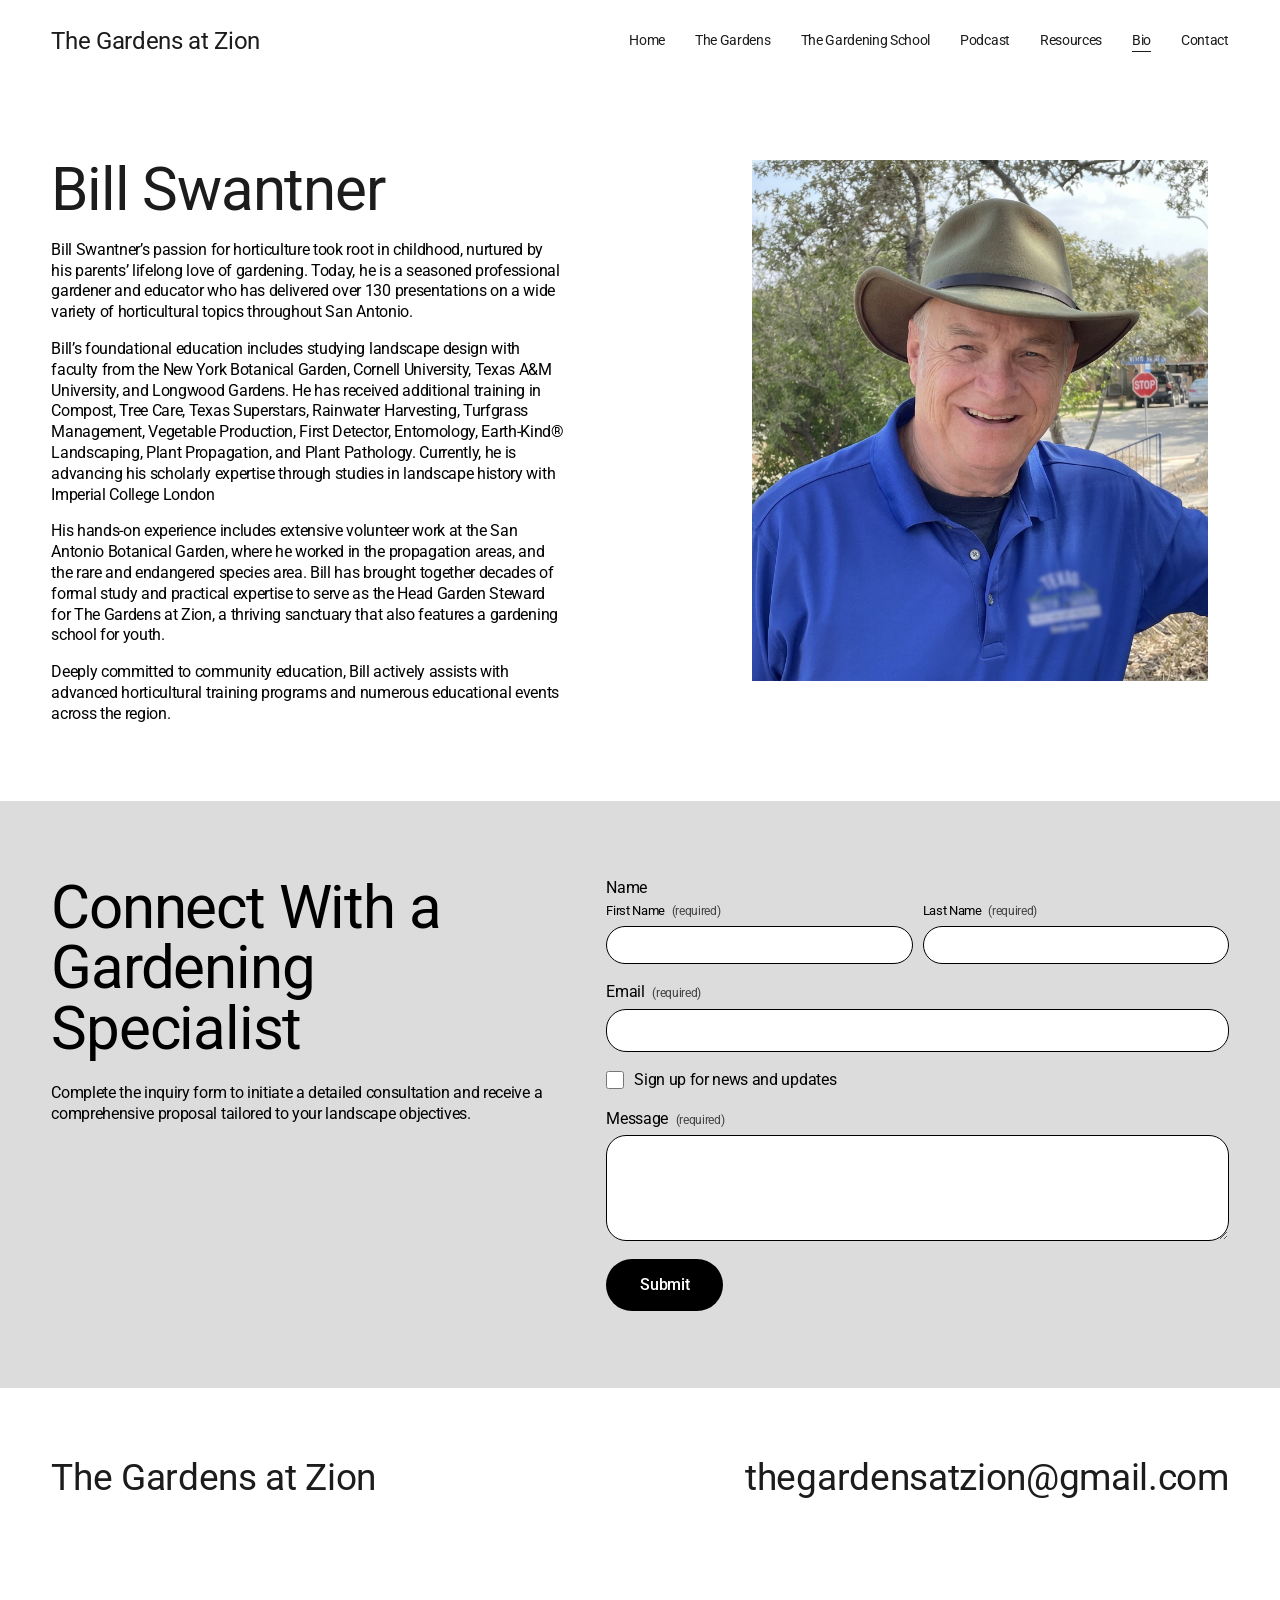
==== about.html @ fa37b429 "Copy the Squarespace site over as a static site Eight pages (landing, Home, The Gardens, The Gardeni" ====
<!DOCTYPE html>
<html lang="en">
<head>
  <meta charset="UTF-8">
  <meta name="viewport" content="width=device-width, initial-scale=1.0">
  <title>Biography — The Gardens at Zion</title>
  <meta name="description" content="Cultivating resilient gardens through research-based horticulture and community stewardship in Bexar County.">
  <link rel="preconnect" href="https://fonts.googleapis.com">
  <link rel="preconnect" href="https://fonts.gstatic.com" crossorigin>
  <link href="https://fonts.googleapis.com/css2?family=Roboto:ital,wght@0,400;0,500;1,400&display=swap" rel="stylesheet">
  <link rel="stylesheet" href="style.css">
</head>
<body>
  <a class="skip-link" href="#page">Skip to Content</a>

  <header class="site-header">
    <div class="container header-inner">
      <a class="site-title" href="index.html">The Gardens at Zion</a>
      <button class="nav-toggle" type="button" aria-expanded="false" aria-controls="site-nav" aria-label="Menu">
        <span></span><span></span>
      </button>
      <nav id="site-nav" class="site-nav" aria-label="Main">
          <a href="home.html">Home</a>
          <a href="the-gardens.html">The Gardens</a>
          <a href="the-gardening-school.html">The Gardening School</a>
          <a href="podcast.html">Podcast</a>
          <a href="resources.html">Resources</a>
          <a href="about.html" aria-current="page">Bio</a>
          <a href="contact.html">Contact</a>
      </nav>
    </div>
  </header>

  <main id="page">
    <section class="section">
      <div class="container bio-grid">
        <div class="bio-text">
          <h1>Bill Swantner</h1>
          <div class="prose">
            <p>Bill Swantner’s passion for horticulture took root in childhood, nurtured by his parents’ lifelong love of gardening. Today, he is a seasoned professional gardener and educator who has delivered over 130 presentations on a wide variety of horticultural topics throughout San Antonio.</p>
            <p>Bill’s foundational education includes studying landscape design with faculty from the New York Botanical Garden, Cornell University, Texas A&amp;M University, and Longwood Gardens. He has received additional training in Compost, Tree Care, Texas Superstars, Rainwater Harvesting, Turfgrass Management, Vegetable Production, First Detector, Entomology, Earth-Kind® Landscaping, Plant Propagation, and Plant Pathology. Currently, he is advancing his scholarly expertise through studies in landscape history with Imperial College London</p>
            <p>His hands-on experience includes extensive volunteer work at the San Antonio Botanical Garden, where he worked in the propagation areas, and the rare and endangered species area. Bill has brought together decades of formal study and practical expertise to serve as the Head Garden Steward for The Gardens at Zion, a thriving sanctuary that also features a gardening school for youth.</p>
            <p>Deeply committed to community education, Bill actively assists with advanced horticultural training programs and numerous educational events across the region.</p>
          </div>
        </div>
        <figure class="bio-photo"><img src="images/bio-bill-swantner.png" alt="Bill Swantner in a wide-brimmed hat and blue shirt" width="1200" height="896"></figure>
      </div>
    </section>

    <section class="section section-grey">
      <div class="container inquiry-grid">
        <div>
          <h1>Connect With a Gardening Specialist</h1>
          <p>Complete the inquiry form to initiate a detailed consultation and receive a comprehensive proposal tailored to your landscape objectives.</p>
        </div>
        <div>
          <form class="contact-form" data-mailto="thegardensatzion@gmail.com" data-subject="Gardening inquiry">
            <fieldset>
              <legend>Name</legend>
              <div class="field-row">
                <label>First Name <span class="req">(required)</span>
                  <input type="text" name="first" autocomplete="given-name" required></label>
                <label>Last Name <span class="req">(required)</span>
                  <input type="text" name="last" autocomplete="family-name" required></label>
              </div>
            </fieldset>
            <label>Email <span class="req">(required)</span>
              <input type="email" name="email" autocomplete="email" required></label>
            <label class="checkbox"><input type="checkbox" name="newsletter"> Sign up for news and updates</label>
            <label>Message <span class="req">(required)</span>
              <textarea name="message" rows="4" required></textarea></label>
            <button type="submit">Submit</button>
            <p class="form-note" hidden>Your email app should now open with your message ready to send. If it doesn’t, write to <a href="mailto:thegardensatzion@gmail.com">thegardensatzion@gmail.com</a>.</p>
          </form>
        </div>
      </div>
    </section>
  </main>

  <footer class="site-footer">
    <div class="container footer-inner">
      <p class="footer-title">The Gardens at Zion</p>
      <p class="footer-email"><a href="mailto:thegardensatzion@gmail.com">thegardensatzion@gmail.com</a></p>
    </div>
  </footer>

  <script src="script.js"></script>
</body>
</html>
---- style.css ----
:root {
  --ink: #1c1c1c;
  --black: #000;
  --white: #fff;
  --tint: #fafafa;
  --grey: #dcdcdc;
  --gutter: clamp(20px, 4vw, 60px);
  --gap: 11px;
}

*,
*::before,
*::after { box-sizing: border-box; }

html { -webkit-text-size-adjust: 100%; }

body {
  margin: 0;
  font-family: Roboto, "Helvetica Neue", Arial, sans-serif;
  font-size: clamp(16px, 1.18vw, 17.8px);
  line-height: 1.3;
  letter-spacing: -0.02em;
  color: var(--black);
  background: var(--white);
}

img { display: block; max-width: 100%; height: auto; }
figure { margin: 0; }
a { color: inherit; }

h1, h2 {
  margin: 0;
  font-weight: 400;
  letter-spacing: -0.02em;
  color: var(--ink);
}
h1 { font-size: clamp(40px, 4.66vw, 70.4px); line-height: 1.01; }
h2 { font-size: clamp(30px, 2.86vw, 43.2px); line-height: 1.034; }
p { margin: 0 0 1em; }
p:last-child { margin-bottom: 0; }
.center { text-align: center; }

.container {
  width: 100%;
  max-width: 1800px;
  margin: 0 auto;
  padding: 0 var(--gutter);
}

.skip-link {
  position: absolute;
  left: -9999px;
}
.skip-link:focus {
  left: var(--gutter);
  top: 8px;
  z-index: 10;
  padding: 8px 12px;
  background: var(--white);
}

/* Header */
.site-header { padding: 28px 0; }
.header-inner {
  display: flex;
  align-items: center;
  justify-content: space-between;
  gap: 24px;
}
.site-title {
  font-size: clamp(22px, 1.9vw, 28.7px);
  line-height: 1.1;
  color: var(--ink);
  text-decoration: none;
}
.site-nav {
  display: flex;
  flex-wrap: wrap;
  justify-content: flex-end;
  gap: 8px 30px;
}
.site-nav a {
  font-size: 14.2px;
  line-height: 1.3;
  color: var(--ink);
  text-decoration: none;
  padding-bottom: 1px;
  border-bottom: 1px solid transparent;
}
.site-nav a:hover,
.site-nav a[aria-current="page"] { border-bottom-color: currentColor; }
.nav-toggle { display: none; }

/* Sections */
.section { padding: clamp(40px, 6vw, 92px) 0; }
.section-tint { background: var(--tint); color: var(--ink); }
.section-grey { background: var(--grey); }
.section-grey h1 { color: var(--black); }

.prose { max-width: 515px; }
.prose.wide { max-width: 1157px; }

/* Landing hero */
.hero-section { padding-top: clamp(24px, 4vw, 60px); }
.hero {
  position: relative;
  overflow: hidden;
  background: #222;
}
.hero img {
  width: 100%;
  aspect-ratio: 4 / 3;
  object-fit: cover;
  min-height: 420px;
}
.hero::after {
  content: "";
  position: absolute;
  inset: 0;
  background: rgba(0, 0, 0, 0.3);
}
.hero-text {
  position: absolute;
  z-index: 1;
  right: 4.3%;
  top: 31%;
  width: min(26%, 363px);
  min-width: 250px;
  color: var(--white);
}
.hero-text p { margin: 0; }
.hero-heading { font-size: clamp(32px, 3.4vw, 52px); line-height: 1; }
.hero-subheading {
  font-size: clamp(27px, 2.9vw, 44px);
  line-height: 1.05;
  margin-bottom: 0.35em !important;
  white-space: nowrap;
}

/* Home */
.home-grid {
  display: grid;
  grid-template-columns: repeat(4, 1fr);
  gap: var(--gap);
  align-items: start;
}
.home-intro h2 { margin-bottom: 11px; white-space: nowrap; }
.home-col { display: grid; gap: var(--gap); }
.home-col-a { padding-top: 82px; gap: 52px; }
.home-col-b { gap: 52px; }
.home-col-c { padding-top: 82px; }
.home-col img { width: 100%; aspect-ratio: 340 / 234; object-fit: cover; }

/* Galleries */
.gallery {
  columns: 4;
  column-gap: var(--gap);
  margin-top: clamp(28px, 3.5vw, 52px);
}
.gallery-3 { columns: 3; }
.gallery figure {
  break-inside: avoid;
  margin-bottom: var(--gap);
}
.gallery img { width: 100%; }
.gallery-note {
  max-width: 456px;
  margin: clamp(28px, 3.5vw, 52px) auto 0;
  text-align: center;
}
h2.center + .prose { margin-top: 11px; }

/* Podcast */
.podcast-art { max-width: 760px; }

/* Resources */
.docs {
  display: grid;
  gap: var(--gap);
  align-items: start;
}
.docs-2 { grid-template-columns: repeat(2, minmax(0, 456px)); }
.docs-3 { grid-template-columns: repeat(3, minmax(0, 398px)); }
.docs img { width: 100%; border: 1px solid #e6e6e6; }
.docs a { display: block; }
.docs-caption { margin: clamp(28px, 3.5vw, 52px) 0 11px; }

/* Bio */
.bio-grid {
  display: grid;
  grid-template-columns: minmax(0, 690px) minmax(0, 456px);
  gap: var(--gap);
  align-items: start;
}
.bio-text h1 { margin-bottom: 20px; }
.bio-photo img {
  width: 100%;
  aspect-ratio: 456 / 521;
  object-fit: cover;
}

.inquiry-grid {
  display: grid;
  grid-template-columns: minmax(0, 515px) minmax(0, 632px);
  justify-content: space-between;
  gap: 40px;
  align-items: start;
}
.inquiry-grid h1 { margin-bottom: 24px; }

/* Contact */
.contact-grid {
  display: grid;
  grid-template-columns: minmax(0, 748px) minmax(0, 340px);
  gap: clamp(32px, 8.5vw, 129px);
  align-items: start;
}
.lead {
  font-size: clamp(18px, 1.54vw, 23.3px);
  margin-bottom: 28px;
}
.contact-grid .contact-form { max-width: 573px; }

/* Forms */
.contact-form { display: grid; gap: 18px; }
.contact-form fieldset { border: 0; margin: 0; padding: 0; }
.contact-form legend { padding: 0; margin-bottom: 4px; }
.contact-form label { display: block; }
.contact-form fieldset label { font-size: 0.8em; }
.field-row {
  display: grid;
  grid-template-columns: 1fr 1fr;
  gap: 10px;
}
.req { font-size: 12px; opacity: 0.7; margin-left: 4px; }
.contact-form input[type="text"],
.contact-form input[type="email"],
.contact-form textarea {
  display: block;
  width: 100%;
  margin-top: 6px;
  padding: 10px 16px;
  font: inherit;
  letter-spacing: inherit;
  color: var(--black);
  background: var(--white);
  border: 1px solid var(--black);
  border-radius: 20px;
}
.contact-form textarea { resize: vertical; min-height: 100px; }
.contact-form input:focus-visible,
.contact-form textarea:focus-visible,
.contact-form button:focus-visible {
  outline: 2px solid var(--black);
  outline-offset: 2px;
}
.contact-form .checkbox {
  display: flex;
  align-items: center;
  gap: 10px;
}
.contact-form .checkbox input { width: 18px; height: 18px; margin: 0; accent-color: var(--black); }
.contact-form button {
  justify-self: start;
  padding: 16px 34px;
  font: inherit;
  font-weight: 500;
  letter-spacing: inherit;
  color: var(--white);
  background: var(--black);
  border: 0;
  border-radius: 300px;
  cursor: pointer;
}
.contact-form button:hover { opacity: 0.8; }
.form-note { font-size: 0.9em; }

/* Footer */
.site-footer { padding: clamp(48px, 5.5vw, 82px) 0 clamp(64px, 9vw, 140px); }
.footer-inner {
  display: flex;
  flex-wrap: wrap;
  justify-content: space-between;
  align-items: baseline;
  gap: 12px 40px;
}
.footer-inner p {
  margin: 0;
  font-size: clamp(24px, 2.86vw, 43.2px);
  line-height: 1.034;
  color: var(--ink);
  overflow-wrap: anywhere;
}
.footer-email a { text-decoration: none; }
.footer-email a:hover { text-decoration: underline; }

/* Tablet */
@media (max-width: 1000px) {
  .home-grid { grid-template-columns: repeat(3, 1fr); }
  .home-intro { grid-column: 1 / -1; margin-bottom: 16px; }
  .gallery { columns: 3; }
}

/* Mobile */
@media (max-width: 767px) {
  .site-header { padding: 18px 0; }
  .header-inner { flex-wrap: wrap; }
  .nav-toggle {
    display: grid;
    gap: 7px;
    width: 44px;
    height: 44px;
    padding: 0 8px;
    align-content: center;
    background: none;
    border: 0;
    cursor: pointer;
  }
  .nav-toggle span {
    display: block;
    height: 1px;
    background: var(--ink);
    transition: transform 0.2s;
  }
  .nav-toggle[aria-expanded="true"] span:first-child { transform: translateY(4px) rotate(45deg); }
  .nav-toggle[aria-expanded="true"] span:last-child { transform: translateY(-4px) rotate(-45deg); }
  .site-nav {
    display: none;
    flex-basis: 100%;
    flex-direction: column;
    align-items: flex-start;
    gap: 0;
    padding: 8px 0 4px;
  }
  .site-nav.open { display: flex; }
  .site-nav a { font-size: 22px; padding: 10px 0; }

  .hero img { aspect-ratio: 3 / 4; min-height: 0; }
  .hero-text {
    left: 20px;
    right: 20px;
    top: auto;
    bottom: 24px;
    width: auto;
    min-width: 0;
  }
  .hero-subheading { white-space: normal; }

  .home-grid { grid-template-columns: 1fr 1fr; }
  .home-intro h2 { white-space: normal; }
  .home-col,
  .home-col-a,
  .home-col-b,
  .home-col-c { padding-top: 0; gap: var(--gap); }
  .home-col-c { grid-column: 1 / -1; grid-template-columns: 1fr 1fr; }

  .gallery { columns: 2; }
  .docs-2,
  .docs-3 { grid-template-columns: 1fr; }
  .bio-grid,
  .inquiry-grid,
  .contact-grid { grid-template-columns: 1fr; gap: 32px; }
  .contact-photo { max-width: 340px; }
  .footer-inner { flex-direction: column; }
}
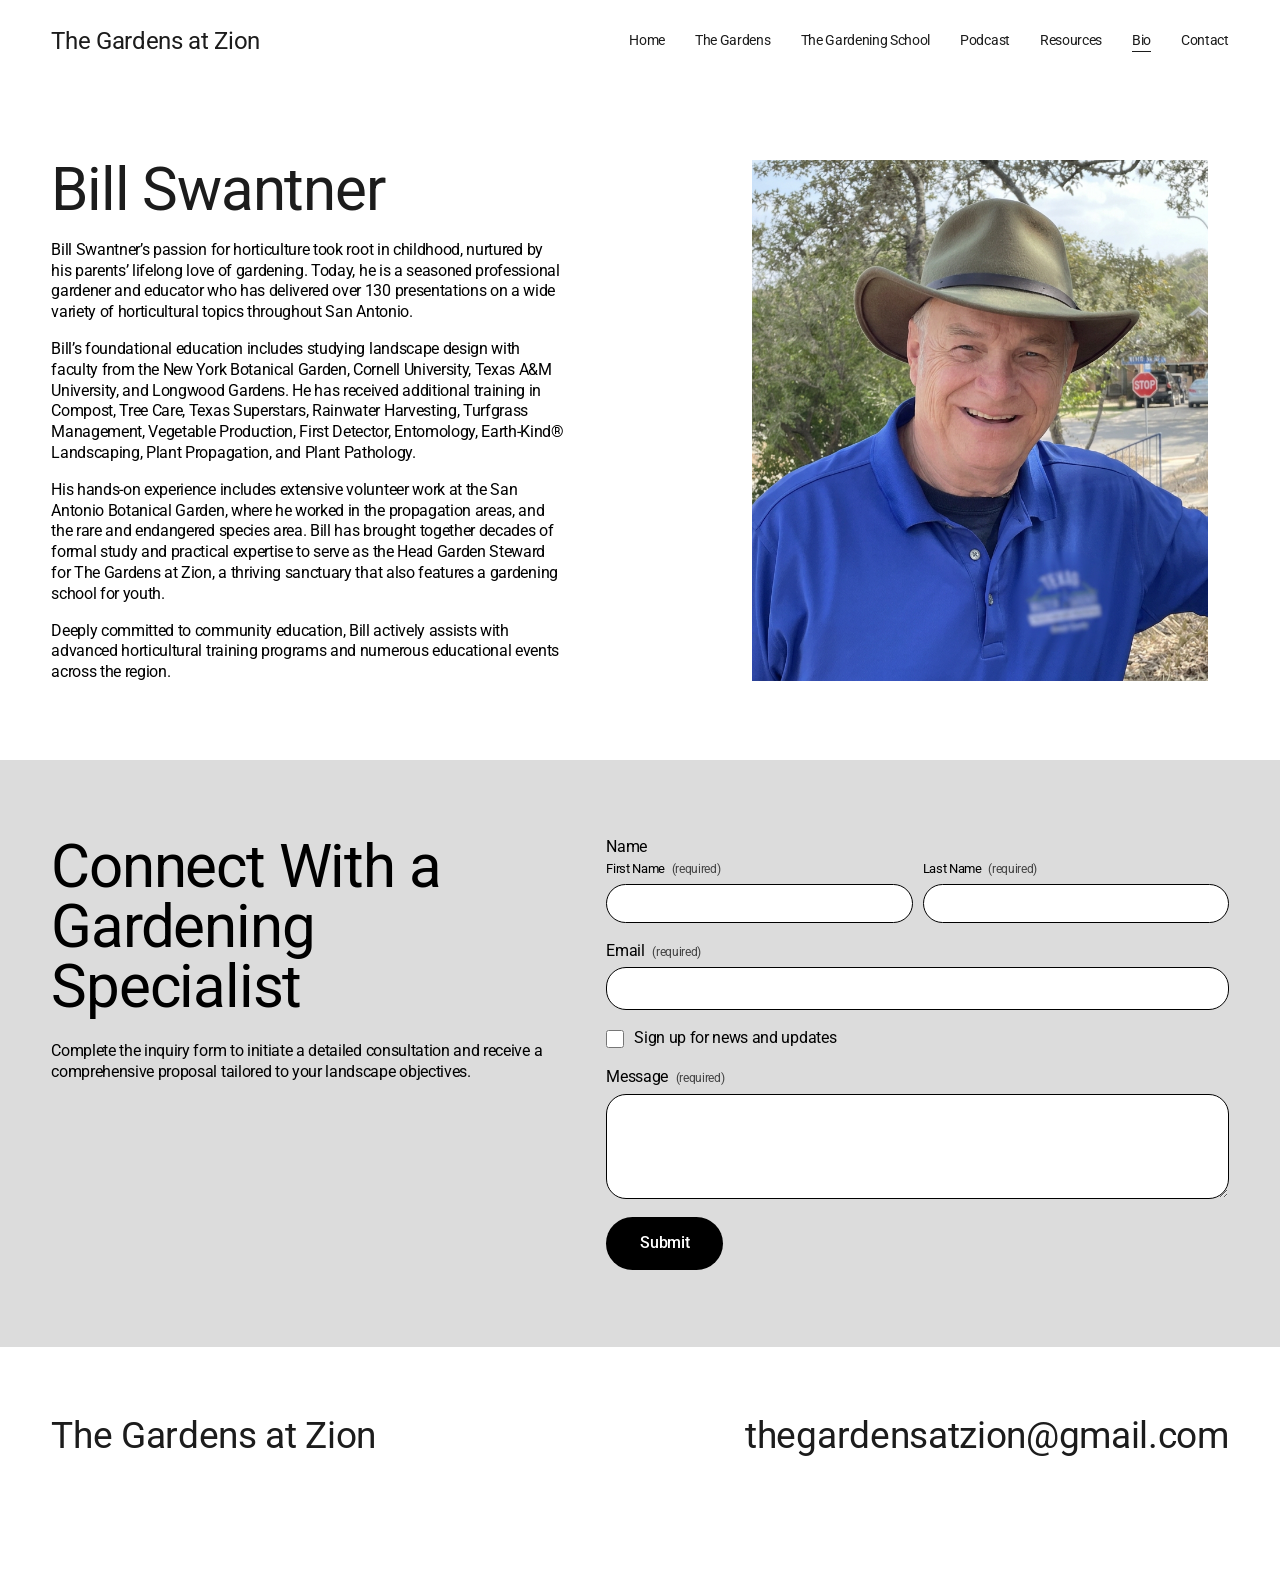
==== commit ede3f5bb: "Update about.html" ====
--- a/about.html
+++ b/about.html
@@ -38,7 +38,7 @@
           <h1>Bill Swantner</h1>
           <div class="prose">
             <p>Bill Swantner’s passion for horticulture took root in childhood, nurtured by his parents’ lifelong love of gardening. Today, he is a seasoned professional gardener and educator who has delivered over 130 presentations on a wide variety of horticultural topics throughout San Antonio.</p>
-            <p>Bill’s foundational education includes studying landscape design with faculty from the New York Botanical Garden, Cornell University, Texas A&amp;M University, and Longwood Gardens. He has received additional training in Compost, Tree Care, Texas Superstars, Rainwater Harvesting, Turfgrass Management, Vegetable Production, First Detector, Entomology, Earth-Kind® Landscaping, Plant Propagation, and Plant Pathology. Currently, he is advancing his scholarly expertise through studies in landscape history with Imperial College London</p>
+            <p>Bill’s foundational education includes studying landscape design with faculty from the New York Botanical Garden, Cornell University, Texas A&amp;M University, and Longwood Gardens. He has received additional training in Compost, Tree Care, Texas Superstars, Rainwater Harvesting, Turfgrass Management, Vegetable Production, First Detector, Entomology, Earth-Kind® Landscaping, Plant Propagation, and Plant Pathology. </p>
             <p>His hands-on experience includes extensive volunteer work at the San Antonio Botanical Garden, where he worked in the propagation areas, and the rare and endangered species area. Bill has brought together decades of formal study and practical expertise to serve as the Head Garden Steward for The Gardens at Zion, a thriving sanctuary that also features a gardening school for youth.</p>
             <p>Deeply committed to community education, Bill actively assists with advanced horticultural training programs and numerous educational events across the region.</p>
           </div>
